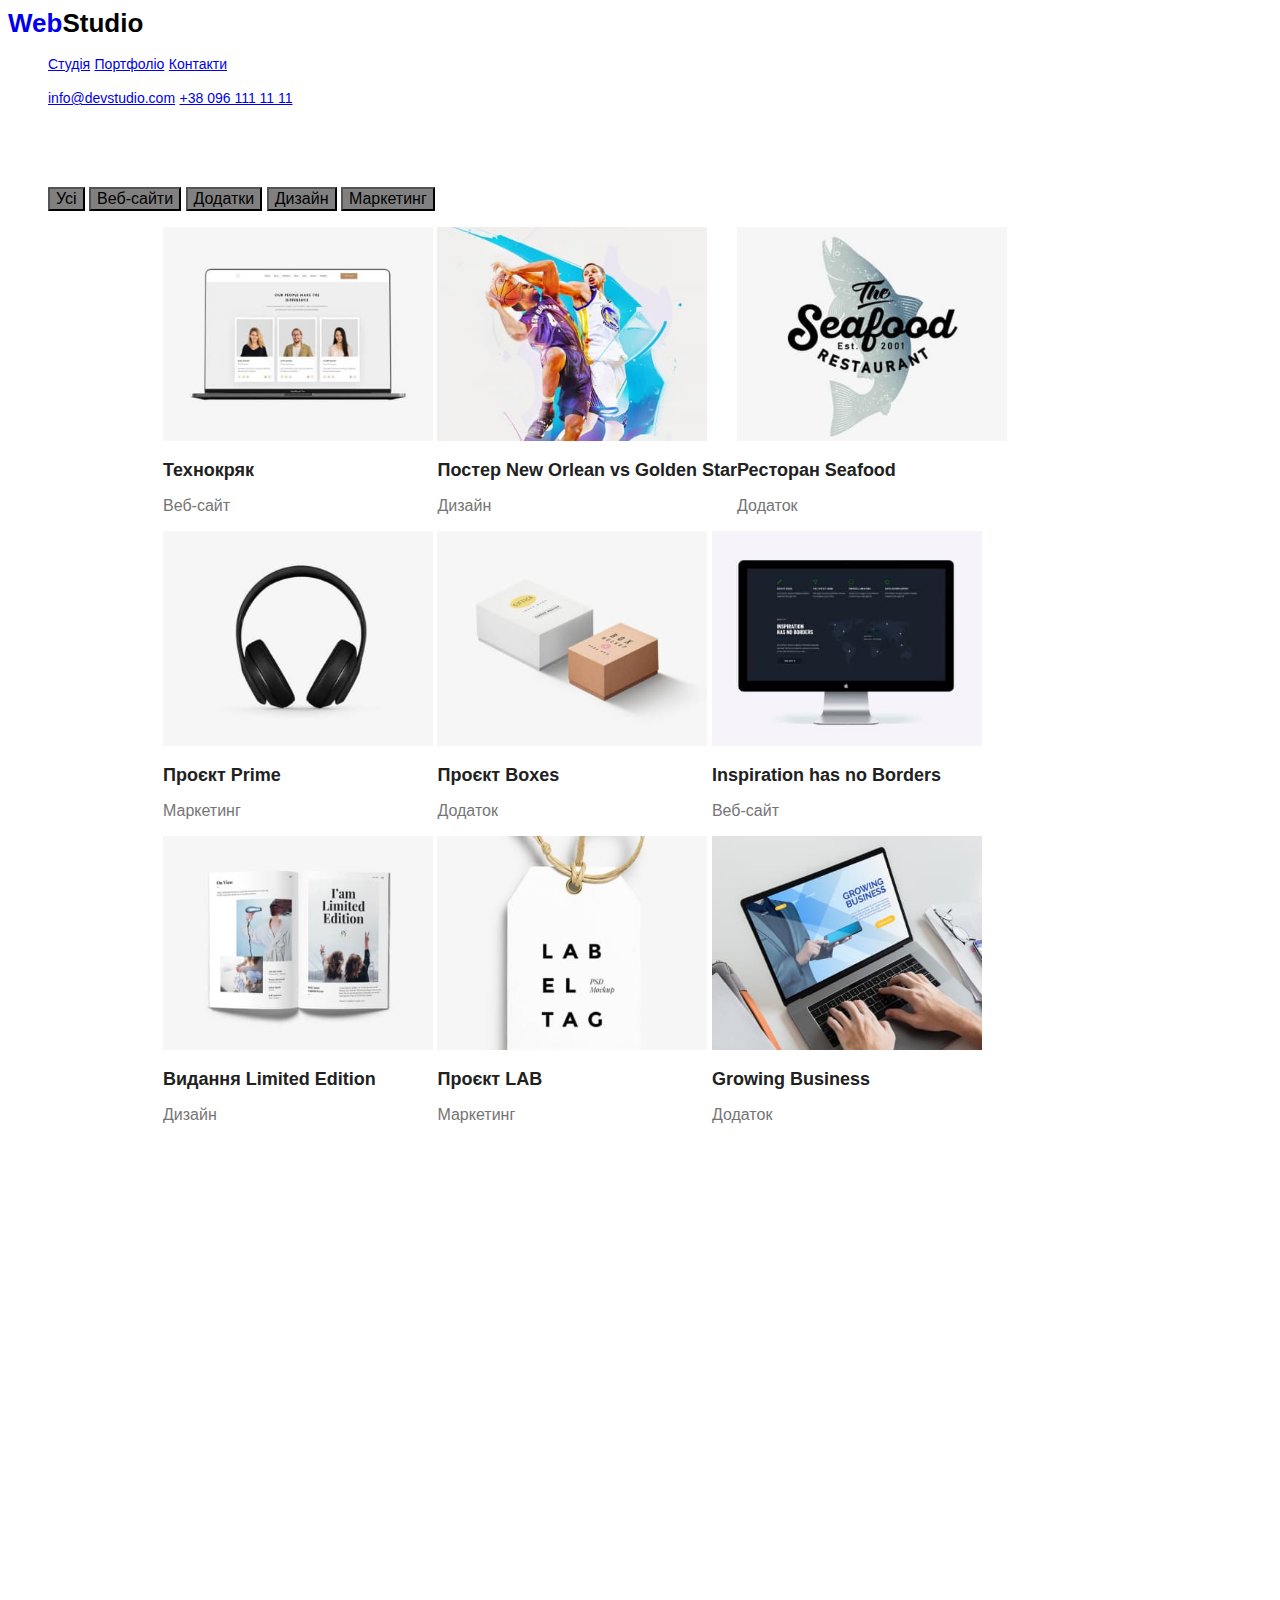
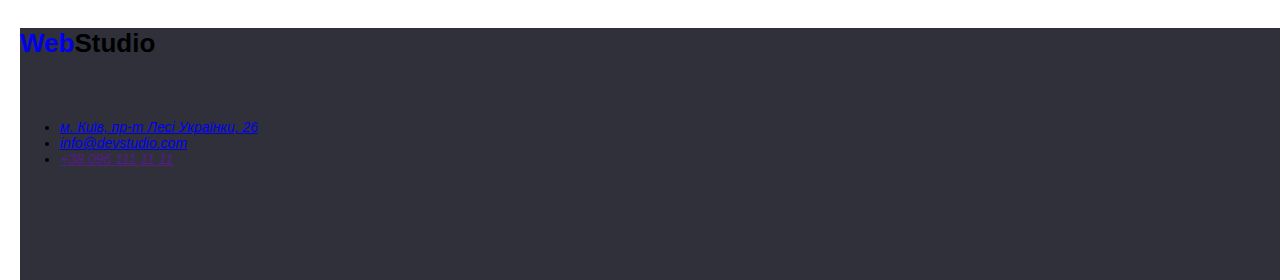
==== portfolio.html @ 1d2a95eb "Initial commit" ====
<!DOCTYPE html>
<html lang="uk">
  <head>
    <meta charset="UTF-8" />
    <meta name="viewport" content="width=device-width, initial-scale=1.0" />
    <title >portfolioWebStudio</title>
    <link rel="stylesheet" href="styles/portfolio.css">
   </head>

  <body>
    <!-- Верхня лінія-->
    <header>
      <nav>
       <a class="logo" href="./index.html">Web<span class="logo1">Studio</span></a>
       <ul class="linki">
         <li><a class="logo3" href="./index.html">Студія</a></li>
         <li><a class="logo3" href="#">Портфоліо</a></li>
         <li><a class="logo3" href="#">Контакти</a></li>
       </ul>
     </nav>
     <ul class="linki">
       <li><a class="logo3" href="mailto:info@devstudio.com" lang="en">info@devstudio.com</a></li>
       <li><a class="logo3" href="tel:+380961111111">+38 096 111 11 11</a></li>
     </ul>
     </header>
        
    <main> 
    <!--портфолiо-->
      <section class="hero">
        <h1 class="title">Нашi проекти</h1>
        <ul class="knopki" >
         <li><button class="filtri" type="button" name="show_more">Усi</button></li>
         <li><button class="filtri" type="button" name="show_more">Веб-сайти</button></li>
         <li><button class="filtri" type="button" name="show_more">Додатки</button></li>
         <li><button class="filtri" type="button" name="show_more">Дизайн</button></li>
         <li><button class="filtri" type="button" name="show_more">Маркетинг</button></li>      
        </ul>    
      
        <ul class="spisok">
          <li class="section1">
            <img src="imigePortfolio/img.jpg" alt="" width="270" />
            <h2 class="element">Технокряк</h2>
            <p class="subelement">Веб-сайт</p>
          </li>
          <li>
            <img src="imigePortfolio/img1.jpg" alt="" width="270" />
            <h2 class="element">Постер New Orlean vs Golden Star</h2>
            <p class="subelement">Дизайн</p>
            <p></p>
          <li>
            <img src="imigePortfolio/img2.jpg" alt="" width="270" />
            <h2 class="element">Ресторан Seafood</h2>
            <p class="subelement">Додаток</p>
            <p></p>
          </li>
          <li>
            <img src="imigePortfolio/img3.jpg" alt="" width="270" />
            <h2 class="element">Проєкт Prime</h2>
            <p class="subelement">Маркетинг</p>
            <p></p>
          </li>                    
          
          <li>
            <img src="imigePortfolio/img4.jpg" alt="" width="270" />
            <h2 class="element">Проєкт Boxes</h2>
            <p class="subelement">Додаток</p>
            <p></p>
          </li>
          <li>
            <img src="imigePortfolio/img5.jpg" alt="" width="270" />
            <h2 class="element">Inspiration has no Borders</h2>
            <p class="subelement">Веб-сайт</p>
            <p></p>
          </li>
          <li>
            <img src="imigePortfolio/img6.jpg" alt="" width="270" />
            <h2 class="element">Видання Limited Edition</h2>
            <p class="subelement">Дизайн</p>
            <p></p>
          </li>
          <li>
            <img src="imigePortfolio/img7.jpg" alt="" width="270" />
            <h2 class="element">Проєкт LAB</h2>
            <p class="subelement">Маркетинг</p>
            <p></p>
          </li>
          <li>
            <img src="imigePortfolio/img8.jpg" alt="" width="270" />
            <h2 class="element">Growing Business</h2>
            <p class="subelement">Додаток</p>
            <p></p>
   
        </li>
        </ul>
      </section>
    </main>

    <!-- Підвал сторінки -->
    <footer class="pidval">
      <a class="logo" href="./index.html">Web<span class="logo1">Studio</span></a> 
      <address class="adres">
        <ul>
          <li><a href="https://goo.gl/maps/CPtrU1FHBa2aNyZL9" target="_blank" rel="noopener noreferrer nofollow">м. Київ, пр-т Лесі Українки, 26</a></li>
          <li><a href="info@devstudio.com">info@devstudio.com</a></li>
          <li><a href="">+38 096 111 11 11</a></li>
        </ul>
      </address>
      
    </footer>
     
  </body>
</html>
---- styles/portfolio.css ----
body{
    font-family: 'Roboto', sans-serif;
    background-color: #F5F5F5#E5E5E5;
    width: 1600px;
}

/*Верхня лінія*/

.linki li{display: inline-block;}
.logo{
    color: #2196F3e; text-decoration:none; font-weight: bold; font-size: 26px;
 }
.logo1{
    color: #000000; text-decoration:none; font-weight: bold;
 }
.logo3{
    font-size: 14px;
 }

/*портфолiо*/
.hero{width: 1170px;
    height: 1360px;
    
    top: 174px;
   }
.title{
    opacity: 0;
}
.knopki li {display: inline-block;}
.filtri{
   font-size: 16px;
   color: black;
   background: grey;
}
.filtri:hover{
    background-color: gray;
}
.filtri:active{
    background-color: orange;}
/* портфолiо*/
.spisok li {display: inline-block;}
.spisok{margin-left: 115px;
    margin-right: 115px;}


.element{
    font-size: 18px;
    color:     #212121;
    font-weight: bold;
}
.subelement{
    font-size: 16px;
    color: #757575;
    font-weight: 400;
}


/* Підвал сторінки */
.pidval{background-color: #2F303A;
    position: absolute;
   width: 1600px;
   height: 252px;
    left: 20px;
    top: 1628px; 
 }
 .adres{
 font-size: 14px; 
 font-weight: 400;
 margin-top: 60px ;
 left: 215;

}
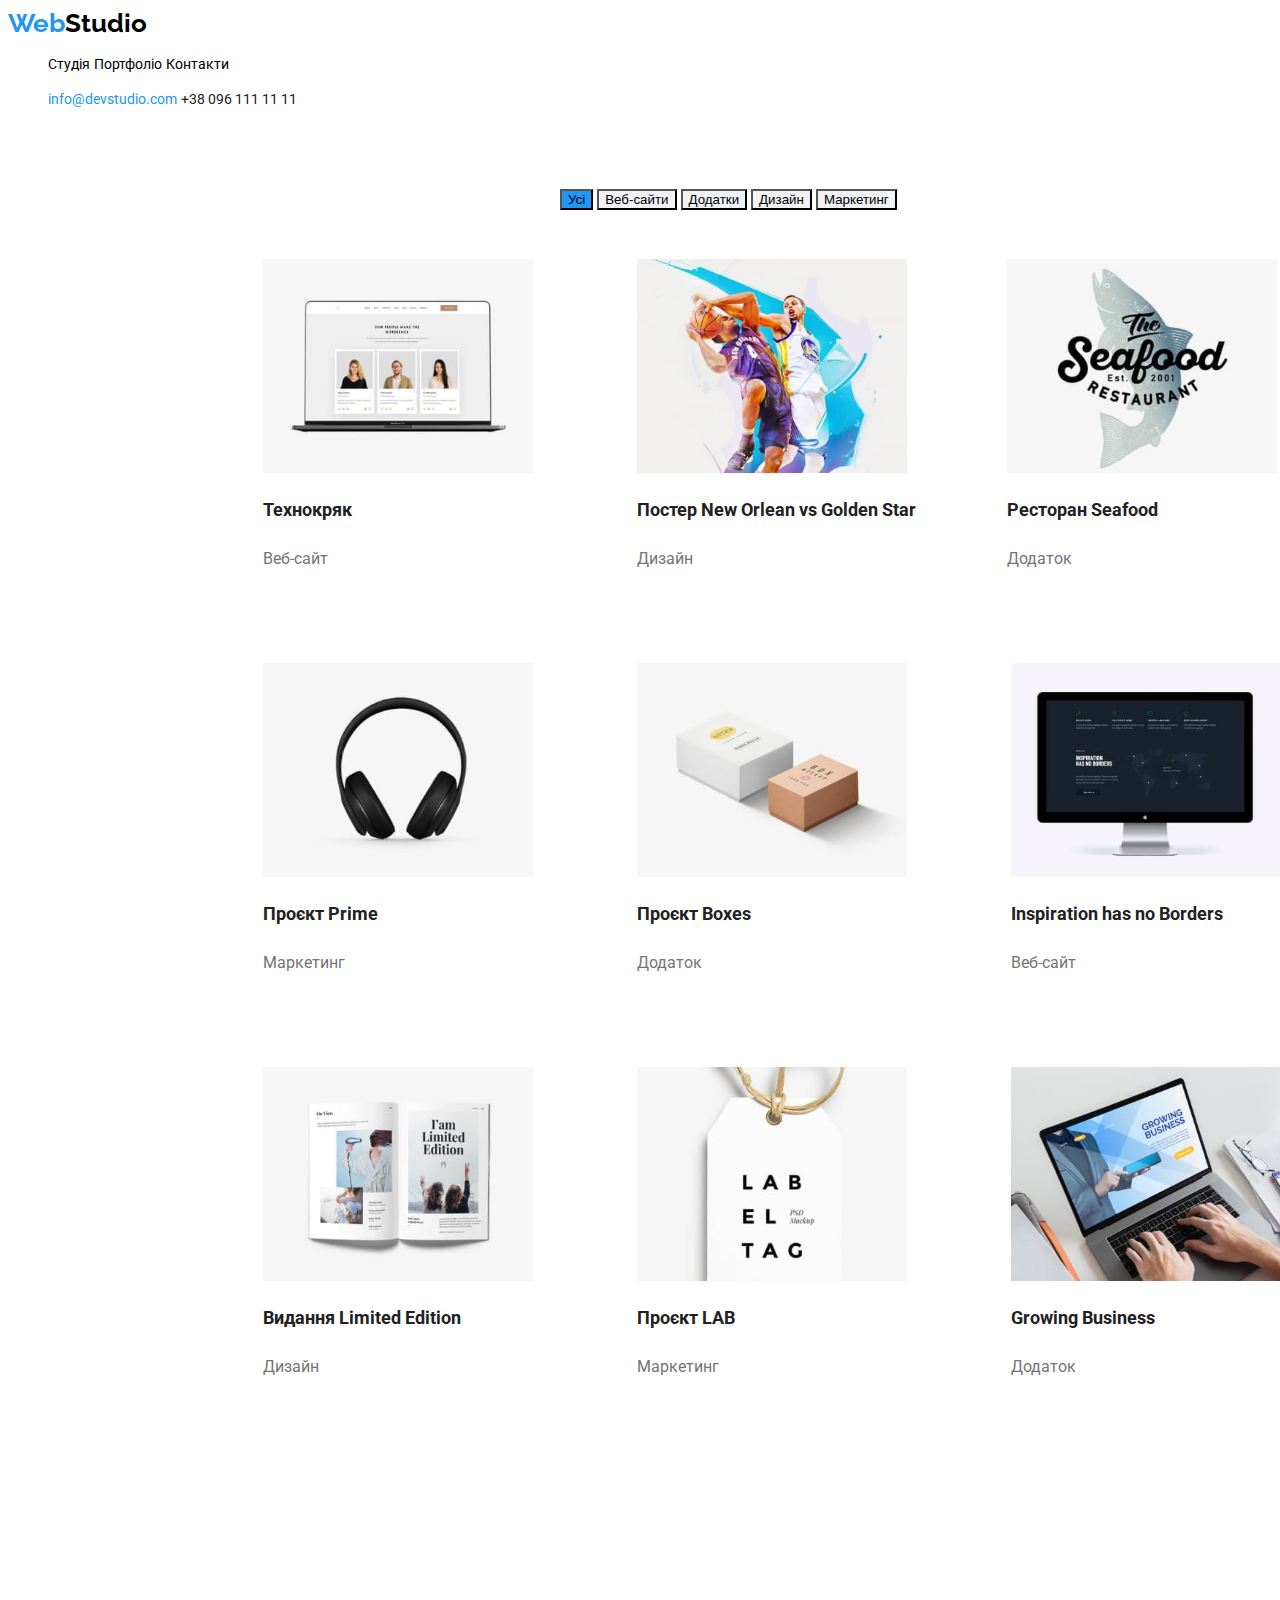
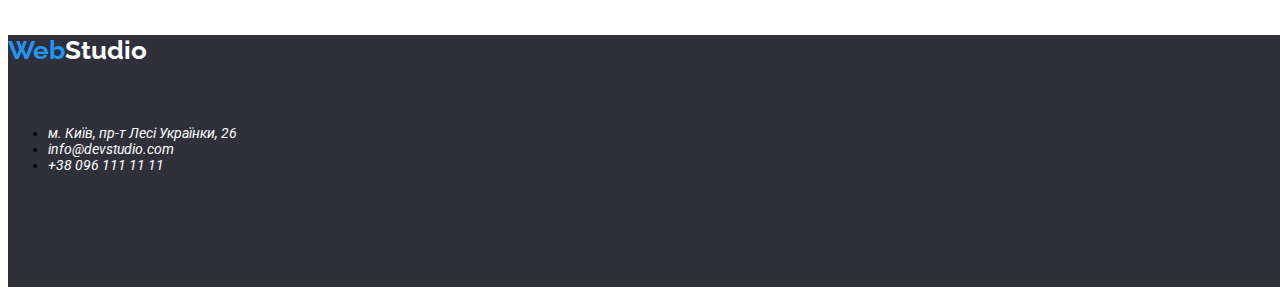
==== commit 9bd43acc: "commit3" ====
--- a/portfolio.html
+++ b/portfolio.html
@@ -4,6 +4,9 @@
     <meta charset="UTF-8" />
     <meta name="viewport" content="width=device-width, initial-scale=1.0" />
     <title >portfolioWebStudio</title>
+    <link rel="preconnect" href="https://fonts.googleapis.com">
+    <link rel="preconnect" href="https://fonts.gstatic.com" crossorigin>
+    <link href="https://fonts.googleapis.com/css2?family=Montserrat:wght@400;600&family=Raleway:wght@700&family=Roboto:wght@400;500;700;900&display=swap" rel="stylesheet">
     <link rel="stylesheet" href="styles/portfolio.css">
    </head>
 
@@ -13,14 +16,14 @@
       <nav>
        <a class="logo" href="./index.html">Web<span class="logo1">Studio</span></a>
        <ul class="linki">
-         <li><a class="logo3" href="./index.html">Студія</a></li>
-         <li><a class="logo3" href="#">Портфоліо</a></li>
-         <li><a class="logo3" href="#">Контакти</a></li>
+         <li><a  class="logo3" href="./index.html">Студія</a></li>
+         <li><a  class="logo3" href="#">Портфоліо</a></li>
+         <li><a  class="logo3" href="#">Контакти</a></li>
        </ul>
      </nav>
      <ul class="linki">
-       <li><a class="logo3" href="mailto:info@devstudio.com" lang="en">info@devstudio.com</a></li>
-       <li><a class="logo3" href="tel:+380961111111">+38 096 111 11 11</a></li>
+       <li><a style="color:#2196F3" class="logo3" href="mailto:info@devstudio.com" lang="en">info@devstudio.com</a></li>
+       <li><a style="color:#212121" class="logo3" href="tel:+380961111111">+38 096 111 11 11</a></li>
      </ul>
      </header>
         
@@ -29,63 +32,63 @@
       <section class="hero">
         <h1 class="title">Нашi проекти</h1>
         <ul class="knopki" >
-         <li><button class="filtri" type="button" name="show_more">Усi</button></li>
+         <li><button class="filtri1" type="button" name="show_more">Усi</button></li>
          <li><button class="filtri" type="button" name="show_more">Веб-сайти</button></li>
          <li><button class="filtri" type="button" name="show_more">Додатки</button></li>
          <li><button class="filtri" type="button" name="show_more">Дизайн</button></li>
          <li><button class="filtri" type="button" name="show_more">Маркетинг</button></li>      
         </ul>    
       
-        <ul class="spisok">
-          <li class="section1">
-            <img src="imigePortfolio/img.jpg" alt="" width="270" />
+        <ul class=spisok>
+          <li class="project1">
+            <img src="imigePortfolio/img.jpg" alt="фото проекта Технокряк" width="270" />
             <h2 class="element">Технокряк</h2>
             <p class="subelement">Веб-сайт</p>
           </li>
-          <li>
-            <img src="imigePortfolio/img1.jpg" alt="" width="270" />
+          <li class="project2">
+            <img src="imigePortfolio/img1.jpg" alt="фото проекта Постер New Orlean vs Golden Star" width="270" />
             <h2 class="element">Постер New Orlean vs Golden Star</h2>
             <p class="subelement">Дизайн</p>
             <p></p>
-          <li>
-            <img src="imigePortfolio/img2.jpg" alt="" width="270" />
+          <li class="project3">
+            <img src="imigePortfolio/img2.jpg" alt="фото проекта ресторану Seafood" width="270" />
             <h2 class="element">Ресторан Seafood</h2>
             <p class="subelement">Додаток</p>
             <p></p>
           </li>
-          <li>
-            <img src="imigePortfolio/img3.jpg" alt="" width="270" />
+          <li class="project4">
+            <img src="imigePortfolio/img3.jpg" alt="фото проекта Prime" width="270" />
             <h2 class="element">Проєкт Prime</h2>
             <p class="subelement">Маркетинг</p>
             <p></p>
           </li>                    
           
-          <li>
-            <img src="imigePortfolio/img4.jpg" alt="" width="270" />
+          <li class="project5">
+            <img src="imigePortfolio/img4.jpg" alt="фото проекта Boxes" width="270" />
             <h2 class="element">Проєкт Boxes</h2>
             <p class="subelement">Додаток</p>
             <p></p>
           </li>
-          <li>
-            <img src="imigePortfolio/img5.jpg" alt="" width="270" />
+          <li class="project6">
+            <img src="imigePortfolio/img5.jpg" alt="фото проекта Inspiration has no Borders" width="270" />
             <h2 class="element">Inspiration has no Borders</h2>
             <p class="subelement">Веб-сайт</p>
             <p></p>
           </li>
-          <li>
-            <img src="imigePortfolio/img6.jpg" alt="" width="270" />
+          <li class="project7">
+            <img src="imigePortfolio/img6.jpg" alt="фото проекта Видання Limited Edition" width="270" />
             <h2 class="element">Видання Limited Edition</h2>
             <p class="subelement">Дизайн</p>
             <p></p>
           </li>
-          <li>
-            <img src="imigePortfolio/img7.jpg" alt="" width="270" />
+          <li class="project8">
+            <img src="imigePortfolio/img7.jpg" alt="фото проекта LAB" width="270" />
             <h2 class="element">Проєкт LAB</h2>
             <p class="subelement">Маркетинг</p>
             <p></p>
           </li>
-          <li>
-            <img src="imigePortfolio/img8.jpg" alt="" width="270" />
+          <li class="project9">
+            <img src="imigePortfolio/img8.jpg" alt="фото проекта Growing Business" width="270" />
             <h2 class="element">Growing Business</h2>
             <p class="subelement">Додаток</p>
             <p></p>
@@ -96,16 +99,15 @@
     </main>
 
     <!-- Підвал сторінки -->
-    <footer class="pidval">
-      <a class="logo" href="./index.html">Web<span class="logo1">Studio</span></a> 
-      <address class="adres">
+    <footer class="footer">
+      <a class="logo" href="./index.html">Web<span class="logo4">Studio</span></a>
+      <address class="address">
         <ul>
-          <li><a href="https://goo.gl/maps/CPtrU1FHBa2aNyZL9" target="_blank" rel="noopener noreferrer nofollow">м. Київ, пр-т Лесі Українки, 26</a></li>
-          <li><a href="info@devstudio.com">info@devstudio.com</a></li>
-          <li><a href="">+38 096 111 11 11</a></li>
+          <li><a class="item" href="https://goo.gl/maps/CPtrU1FHBa2aNyZL9" target="_blank" rel="noopener noreferrer nofollow">м. Київ, пр-т Лесі Українки, 26</a></li>
+          <li><a class="item" href="mailto:info@devstudio.com">info@devstudio.com</a></li>
+          <li><a class="item" href="tel:+380961111111">+38 096 111 11 11</a></li>
         </ul>
-      </address>
-      
+      </address>     
     </footer>
      
   </body>
--- a/styles/portfolio.css
+++ b/styles/portfolio.css
@@ -1,72 +1,77 @@
 body{
     font-family: 'Roboto', sans-serif;
-    background-color: #F5F5F5#E5E5E5;
+    background-color: white;
     width: 1600px;
 }
 
 /*Верхня лінія*/
 
 .linki li{display: inline-block;}
+.linki .logo3{color:#000000}
+.linki:hover .logo3{color:#2196F3;text-decoration:none;}
 .logo{
-    color: #2196F3e; text-decoration:none; font-weight: bold; font-size: 26px;
- }
+    color: #2196F3; text-decoration:none;
+     font-weight: bold; font-size: 26px;font-family:"Raleway";}
+
 .logo1{
     color: #000000; text-decoration:none; font-weight: bold;
- }
+    font-family: 'Raleway';
+     font-style: normal;
+}
 .logo3{
-    font-size: 14px;
- }
+    font-size: 14px; text-decoration: none;
+}
+
 
 /*портфолiо*/
-.hero{width: 1170px;
-    height: 1360px;
-    
-    top: 174px;
-   }
-.title{
-    opacity: 0;
-}
+.knopki{Width: 575px; Height: 54px; Top: 174px; margin-left: 512px; }
+.title{ opacity: 0;}
 .knopki li {display: inline-block;}
-.filtri{
-   font-size: 16px;
-   color: black;
-   background: grey;
-}
-.filtri:hover{
-    background-color: gray;
-}
-.filtri:active{
-    background-color: orange;}
-/* портфолiо*/
+.filtri{ background-color:hsl(210, 17%, 95%)}
+.filtri1{background-color:#2196F3}
+.filtri:hover{ background-color: gray;}
+.filtri:active{background-color: white;}
+
 .spisok li {display: inline-block;}
-.spisok{margin-left: 115px;
-    margin-right: 115px;}
-
+.project1{Width: 370px; Height: 404px;Top: 262px; }
+.project2{Width: 370px; Height: 404px;Top: 262px; left: 400px;}
+.project3{Width: 370px; Height: 404px;Top: 262px; Left: 800px;}
+.project4{Width: 370px; Height: 404px;Top: 262px; Left: 215px;}
+.project5{Width: 370px; Height: 404px;Top: 262px; Left: 615px;}
+.project6{Width: 370px; Height: 404px;Top: 262px; Left: 1015px;}
+.project7{Width: 370px; Height: 404px;Top: 262px; Left: 215px;}
+.project8{Width: 370px; Height: 404px;Top: 262px; Left: 615px;}
+.project9{Width: 370px; Height: 404px;Top: 262px; Left: 1015px;}
+.spisok{width: 1170px; height: 1360px; margin-left: 215px; top: 174px;}
 
 .element{
     font-size: 18px;
     color:     #212121;
     font-weight: bold;
+    line-height: 36px;
 }
 .subelement{
     font-size: 16px;
     color: #757575;
     font-weight: 400;
+    line-height: 30px;
 }
 
 
 /* Підвал сторінки */
-.pidval{background-color: #2F303A;
-    position: absolute;
-   width: 1600px;
-   height: 252px;
-    left: 20px;
-    top: 1628px; 
- }
- .adres{
+.footer{
+    background-color: #2F303A;
+    width: 1600px;
+    height: 252px;
+    left: 0px;
+    top: 1628px;
+    
+    }
+.address{
  font-size: 14px; 
  font-weight: 400;
  margin-top: 60px ;
- left: 215;
-
-}+ left: 215; list-style: none;
+}
+.logo4 {color:white}
+.item{list-style: none; text-decoration: none;color: white;}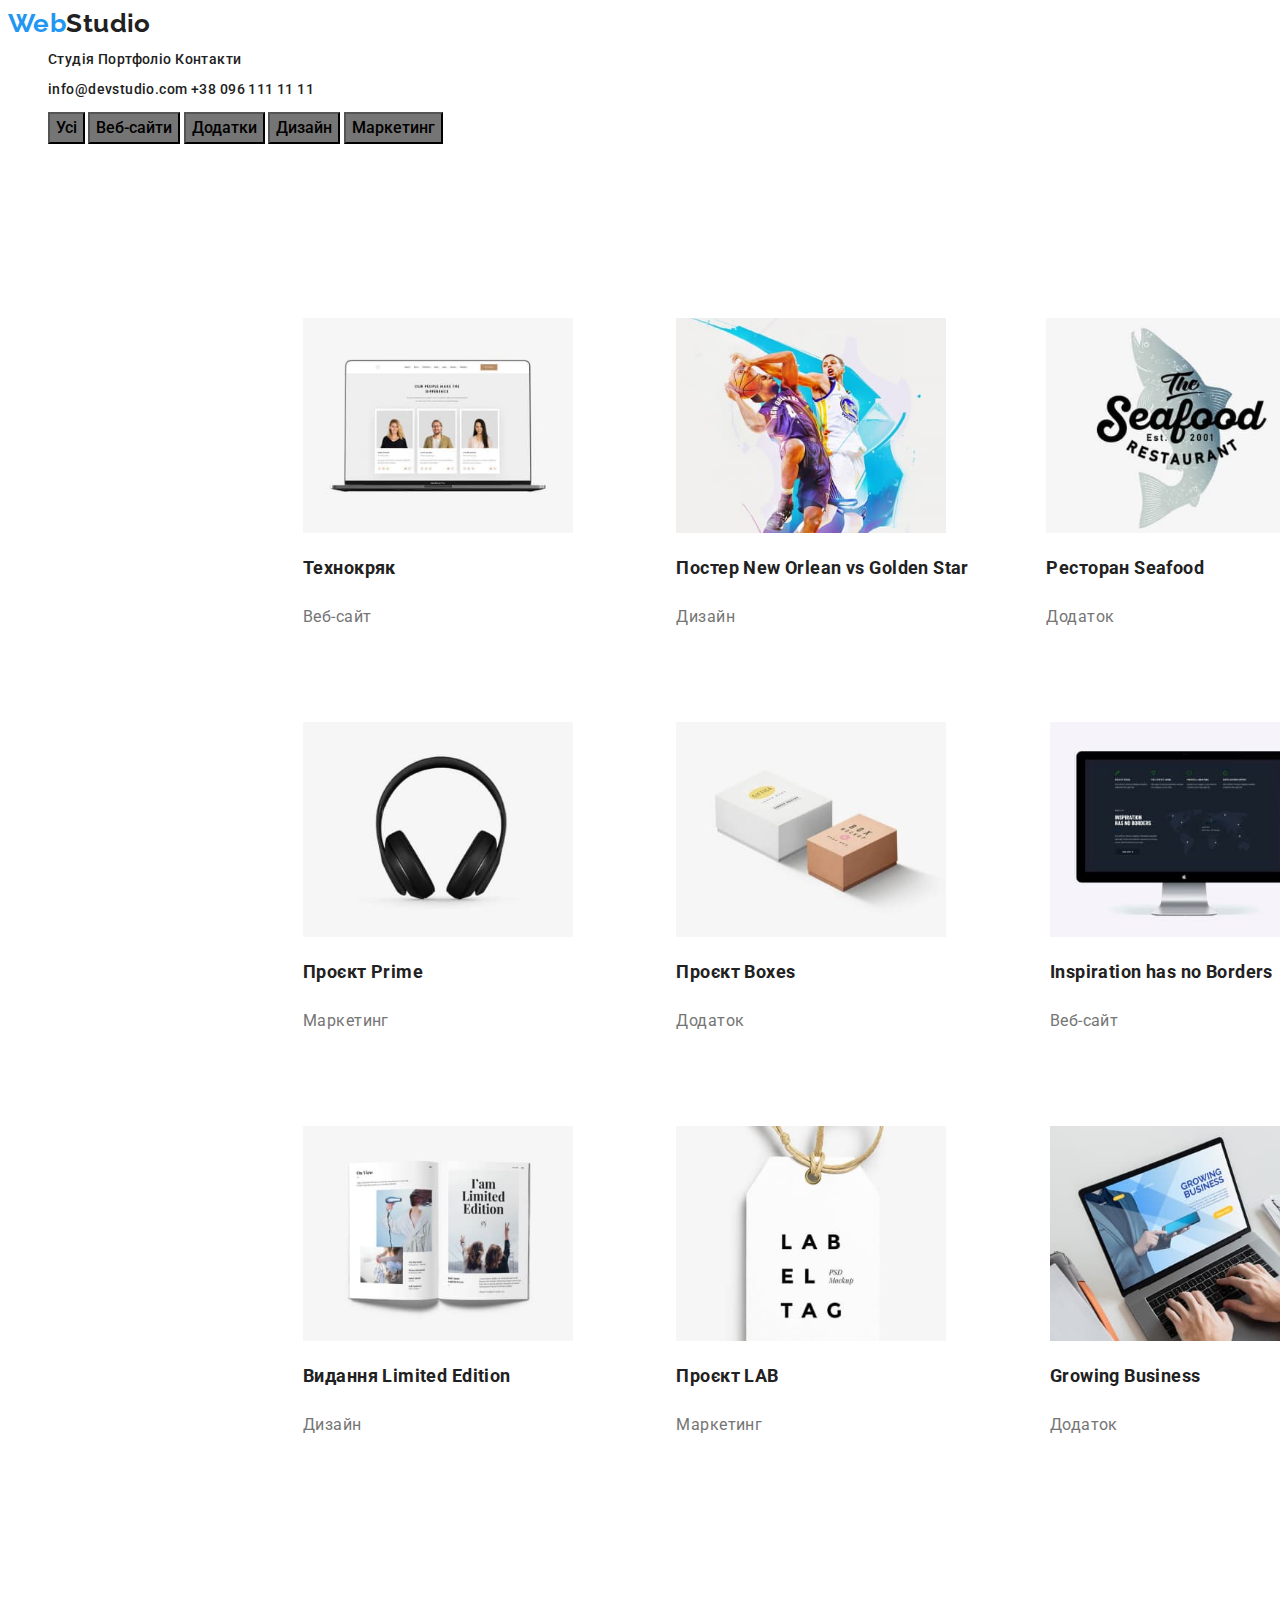
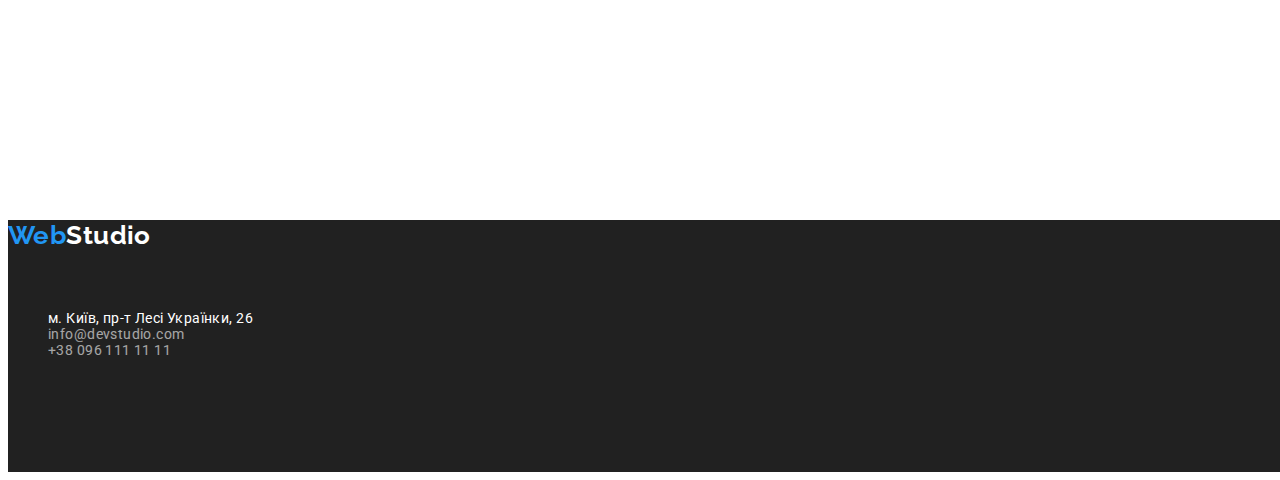
==== commit 2d2b584c: "css" ====
--- a/portfolio.html
+++ b/portfolio.html
@@ -22,22 +22,21 @@
        </ul>
      </nav>
      <ul class="linki">
-       <li><a style="color:#2196F3" class="logo3" href="mailto:info@devstudio.com" lang="en">info@devstudio.com</a></li>
-       <li><a style="color:#212121" class="logo3" href="tel:+380961111111">+38 096 111 11 11</a></li>
+       <li><a class="logo9"  href="mailto:info@devstudio.com" lang="en">info@devstudio.com</a></li>
+       <li><a class="logo9"  href="tel:+380961111111">+38 096 111 11 11</a></li>
      </ul>
      </header>
         
     <main> 
     <!--портфолiо-->
       <section class="hero">
-        <h1 class="title">Нашi проекти</h1>
-        <ul class="knopki" >
-         <li><button class="filtri1" type="button" name="show_more">Усi</button></li>
-         <li><button class="filtri" type="button" name="show_more">Веб-сайти</button></li>
-         <li><button class="filtri" type="button" name="show_more">Додатки</button></li>
-         <li><button class="filtri" type="button" name="show_more">Дизайн</button></li>
-         <li><button class="filtri" type="button" name="show_more">Маркетинг</button></li>      
-        </ul>    
+        <h1 class="visually-hidden">Нашi проекти</h1>
+        <ul class="filtri">
+          <li class="button"><button  type="button" name="show_more">Усi</button></li>
+          <li class="button"><button  type="button" name="show_more">Веб-сайти</button></li>
+          <li class="button"><button  type="button" name="show_more">Додатки</button></li>
+          <li class="button"><button  type="button" name="show_more">Дизайн</button></li>
+          <li class="button"><button  type="button" name="show_more">Маркетинг</button></li>  
       
         <ul class=spisok>
           <li class="project1">
@@ -102,10 +101,10 @@
     <footer class="footer">
       <a class="logo" href="./index.html">Web<span class="logo4">Studio</span></a>
       <address class="address">
-        <ul>
+        <ul class="ind">
           <li><a class="item" href="https://goo.gl/maps/CPtrU1FHBa2aNyZL9" target="_blank" rel="noopener noreferrer nofollow">м. Київ, пр-т Лесі Українки, 26</a></li>
-          <li><a class="item" href="mailto:info@devstudio.com">info@devstudio.com</a></li>
-          <li><a class="item" href="tel:+380961111111">+38 096 111 11 11</a></li>
+          <li><a class="item1" href="mailto:info@devstudio.com">info@devstudio.com</a></li>
+          <li><a class="item1" href="tel:+380961111111">+38 096 111 11 11</a></li>
         </ul>
       </address>     
     </footer>
--- a/styles/portfolio.css
+++ b/styles/portfolio.css
@@ -1,38 +1,75 @@
+:root{
+    --main-text-color:#212121;
+    --secondary-text-color:#757575;
+    --main-white-color:#fff;
+    --highlight-color:#2196f3;
+    --secondary-white-color:#f5f4f5;
+    --fill-color:#2f303a;
+    --button-active-color:#124e86;
+    --card-border-color:#eee;
+}
 body{
-    font-family: 'Roboto', sans-serif;
-    background-color: white;
-    width: 1600px;
+    font-size: 14px;
+        font-family: 'Roboto', sans-serif;
+        letter-spacing: 0.03em;
+        color: var(--primary-text-color);
+        background-color: var(--primary-white-color);
+       
 }
 
 /*Верхня лінія*/
 
 .linki li{display: inline-block;}
-.linki .logo3{color:#000000}
-.linki:hover .logo3{color:#2196F3;text-decoration:none;}
+.linki .logo3{color:var(--main-text-color);}
+
 .logo{
-    color: #2196F3; text-decoration:none;
+    color: var(--highlight-color); text-decoration:none;
      font-weight: bold; font-size: 26px;font-family:"Raleway";}
 
 .logo1{
-    color: #000000; text-decoration:none; font-weight: bold;
+    color: var(--main-text-color); text-decoration:none; font-weight: bold;
     font-family: 'Raleway';
      font-style: normal;
 }
 .logo3{
-    font-size: 14px; text-decoration: none;
+    font-size: 14px; text-decoration: none; var(--main-text-color);
 }
+.logo9{font-size: 14px; text-decoration: none;color: var(--main-text-color);}
+
+.logo3:hover {color:var(--button-active-color);text-decoration:none;}
+.logo9:hover{color:var(--button-active-color);text-decoration:none;}
+.linki{font-weight: 500;
+    font-size: 14px;
+    line-height: 1.14}
 
 
 /*портфолiо*/
-.knopki{Width: 575px; Height: 54px; Top: 174px; margin-left: 512px; }
-.title{ opacity: 0;}
-.knopki li {display: inline-block;}
-.filtri{ background-color:hsl(210, 17%, 95%)}
-.filtri1{background-color:#2196F3}
-.filtri:hover{ background-color: gray;}
-.filtri:active{background-color: white;}
+
+.visually-hidden{position: absolute;
+    white-space: nowrap;
+    width: 1px;
+    height: 1px;
+    overflow: hidden;
+    border: 0;
+    padding: 0;
+    clip: rect(0 0 0 0);
+    clip-path: inset(50%);
+    margin: -1px;}
+.hero{width: 1600px;    height: 80px;}   
+.hero li {display: inline-block;}
+
+button{ background-color:var(--secondary-text-color); left: 512px;font-family: inherit;font-weight: 500;
+    font-size: 16px;
+    line-height: 1.63;cursor: pointer;}
+
+button:hover{ background-color:var(--highlight-color);} 
+button:focus{background-color:var(--highlight-color);}
 
 .spisok li {display: inline-block;}
+.spisok{width: 1170px !important;
+    height: 1360px !important;
+    margin-left: 215px !important;
+    margin-top:174px !important;}
 .project1{Width: 370px; Height: 404px;Top: 262px; }
 .project2{Width: 370px; Height: 404px;Top: 262px; left: 400px;}
 .project3{Width: 370px; Height: 404px;Top: 262px; Left: 800px;}
@@ -43,35 +80,36 @@
 .project8{Width: 370px; Height: 404px;Top: 262px; Left: 615px;}
 .project9{Width: 370px; Height: 404px;Top: 262px; Left: 1015px;}
 .spisok{width: 1170px; height: 1360px; margin-left: 215px; top: 174px;}
-
+.text{font-weight: 400; font-size: 14px;  line-height: 1.71;}
 .element{
     font-size: 18px;
-    color:     #212121;
+    color: var(--main-text-color);
     font-weight: bold;
     line-height: 36px;
 }
 .subelement{
     font-size: 16px;
-    color: #757575;
+    color:var(--secondary-text-color);
     font-weight: 400;
     line-height: 30px;
 }
 
 
-/* Підвал сторінки */
+
 .footer{
-    background-color: #2F303A;
+    background-color: var(--main-text-color);
     width: 1600px;
     height: 252px;
     left: 0px;
-    top: 1628px;
-    
+    margin-top: 1628px;
     }
-.address{
+address{ font-style: normal;
  font-size: 14px; 
- font-weight: 400;
- margin-top: 60px ;
- left: 215; list-style: none;
+  margin-top: 60px;
+ left: 215px; list-style: none;
 }
-.logo4 {color:white}
-.item{list-style: none; text-decoration: none;color: white;}+.ind{list-style: none;}
+.logo4 {color:var(--main-white-color)}
+.item{ text-decoration: none; color: var(--main-white-color);}
+.item:hover {color:var(--highlight-color);}
+.item1{color:var(--main-white-color); opacity: 0.6;text-decoration: none;}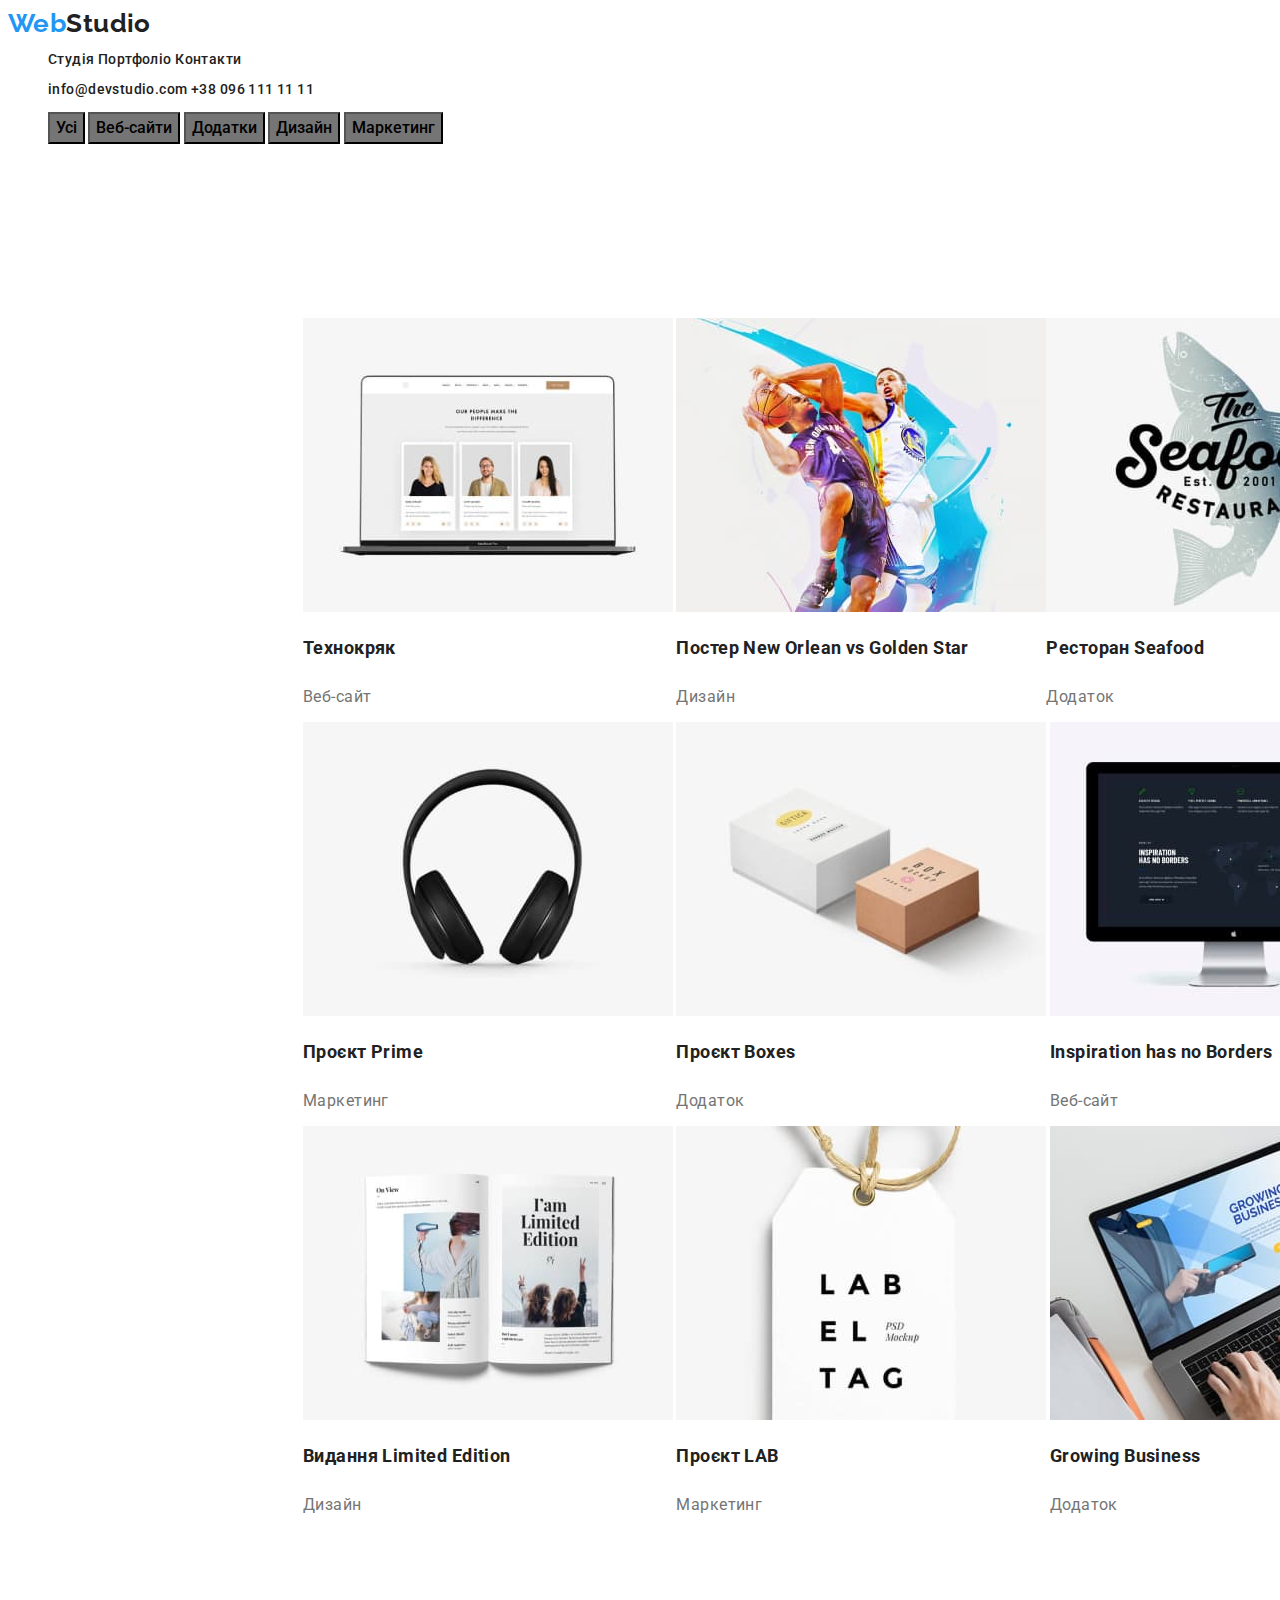
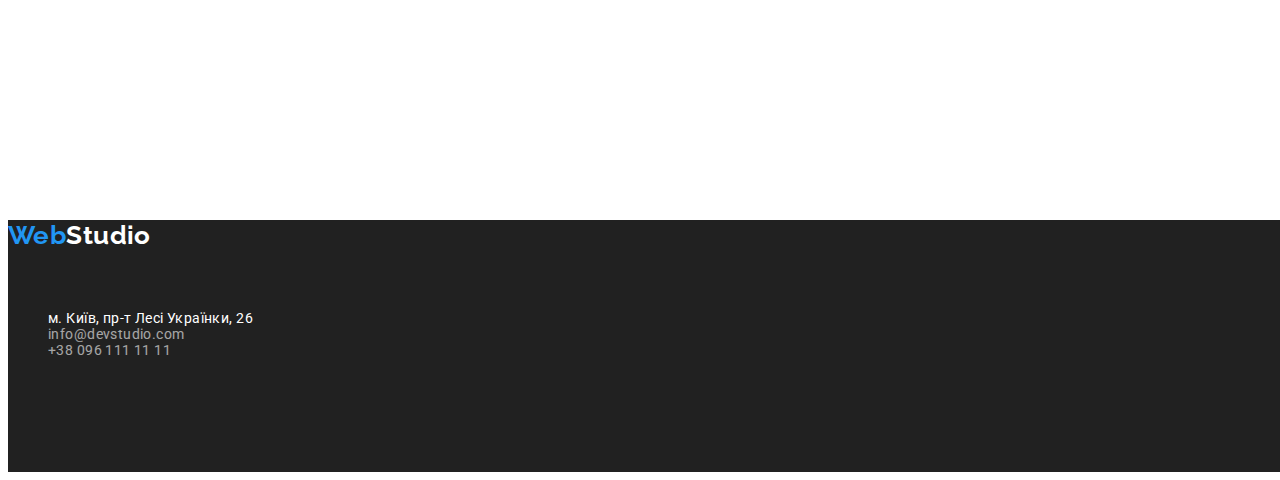
==== commit b6696b9f: "one file css" ====
--- a/portfolio.html
+++ b/portfolio.html
@@ -40,54 +40,54 @@
       
         <ul class=spisok>
           <li class="project1">
-            <img src="imigePortfolio/img.jpg" alt="фото проекта Технокряк" width="270" />
+            <img src="imigePortfolio/img.jpg" alt="фото проекта Технокряк"  />
             <h2 class="element">Технокряк</h2>
             <p class="subelement">Веб-сайт</p>
           </li>
           <li class="project2">
-            <img src="imigePortfolio/img1.jpg" alt="фото проекта Постер New Orlean vs Golden Star" width="270" />
+            <img src="imigePortfolio/img1.jpg" alt="фото проекта Постер New Orlean vs Golden Star"  />
             <h2 class="element">Постер New Orlean vs Golden Star</h2>
             <p class="subelement">Дизайн</p>
             <p></p>
           <li class="project3">
-            <img src="imigePortfolio/img2.jpg" alt="фото проекта ресторану Seafood" width="270" />
+            <img src="imigePortfolio/img2.jpg" alt="фото проекта ресторану Seafood"  />
             <h2 class="element">Ресторан Seafood</h2>
             <p class="subelement">Додаток</p>
             <p></p>
           </li>
           <li class="project4">
-            <img src="imigePortfolio/img3.jpg" alt="фото проекта Prime" width="270" />
+            <img src="imigePortfolio/img3.jpg" alt="фото проекта Prime"  />
             <h2 class="element">Проєкт Prime</h2>
             <p class="subelement">Маркетинг</p>
             <p></p>
           </li>                    
           
           <li class="project5">
-            <img src="imigePortfolio/img4.jpg" alt="фото проекта Boxes" width="270" />
+            <img src="imigePortfolio/img4.jpg" alt="фото проекта Boxes"  />
             <h2 class="element">Проєкт Boxes</h2>
             <p class="subelement">Додаток</p>
             <p></p>
           </li>
           <li class="project6">
-            <img src="imigePortfolio/img5.jpg" alt="фото проекта Inspiration has no Borders" width="270" />
+            <img src="imigePortfolio/img5.jpg" alt="фото проекта Inspiration has no Borders"  />
             <h2 class="element">Inspiration has no Borders</h2>
             <p class="subelement">Веб-сайт</p>
             <p></p>
           </li>
           <li class="project7">
-            <img src="imigePortfolio/img6.jpg" alt="фото проекта Видання Limited Edition" width="270" />
+            <img src="imigePortfolio/img6.jpg" alt="фото проекта Видання Limited Edition"/>
             <h2 class="element">Видання Limited Edition</h2>
             <p class="subelement">Дизайн</p>
             <p></p>
           </li>
           <li class="project8">
-            <img src="imigePortfolio/img7.jpg" alt="фото проекта LAB" width="270" />
+            <img src="imigePortfolio/img7.jpg" alt="фото проекта LAB"  />
             <h2 class="element">Проєкт LAB</h2>
             <p class="subelement">Маркетинг</p>
             <p></p>
           </li>
           <li class="project9">
-            <img src="imigePortfolio/img8.jpg" alt="фото проекта Growing Business" width="270" />
+            <img src="imigePortfolio/img8.jpg" alt="фото проекта Growing Business" />
             <h2 class="element">Growing Business</h2>
             <p class="subelement">Додаток</p>
             <p></p>
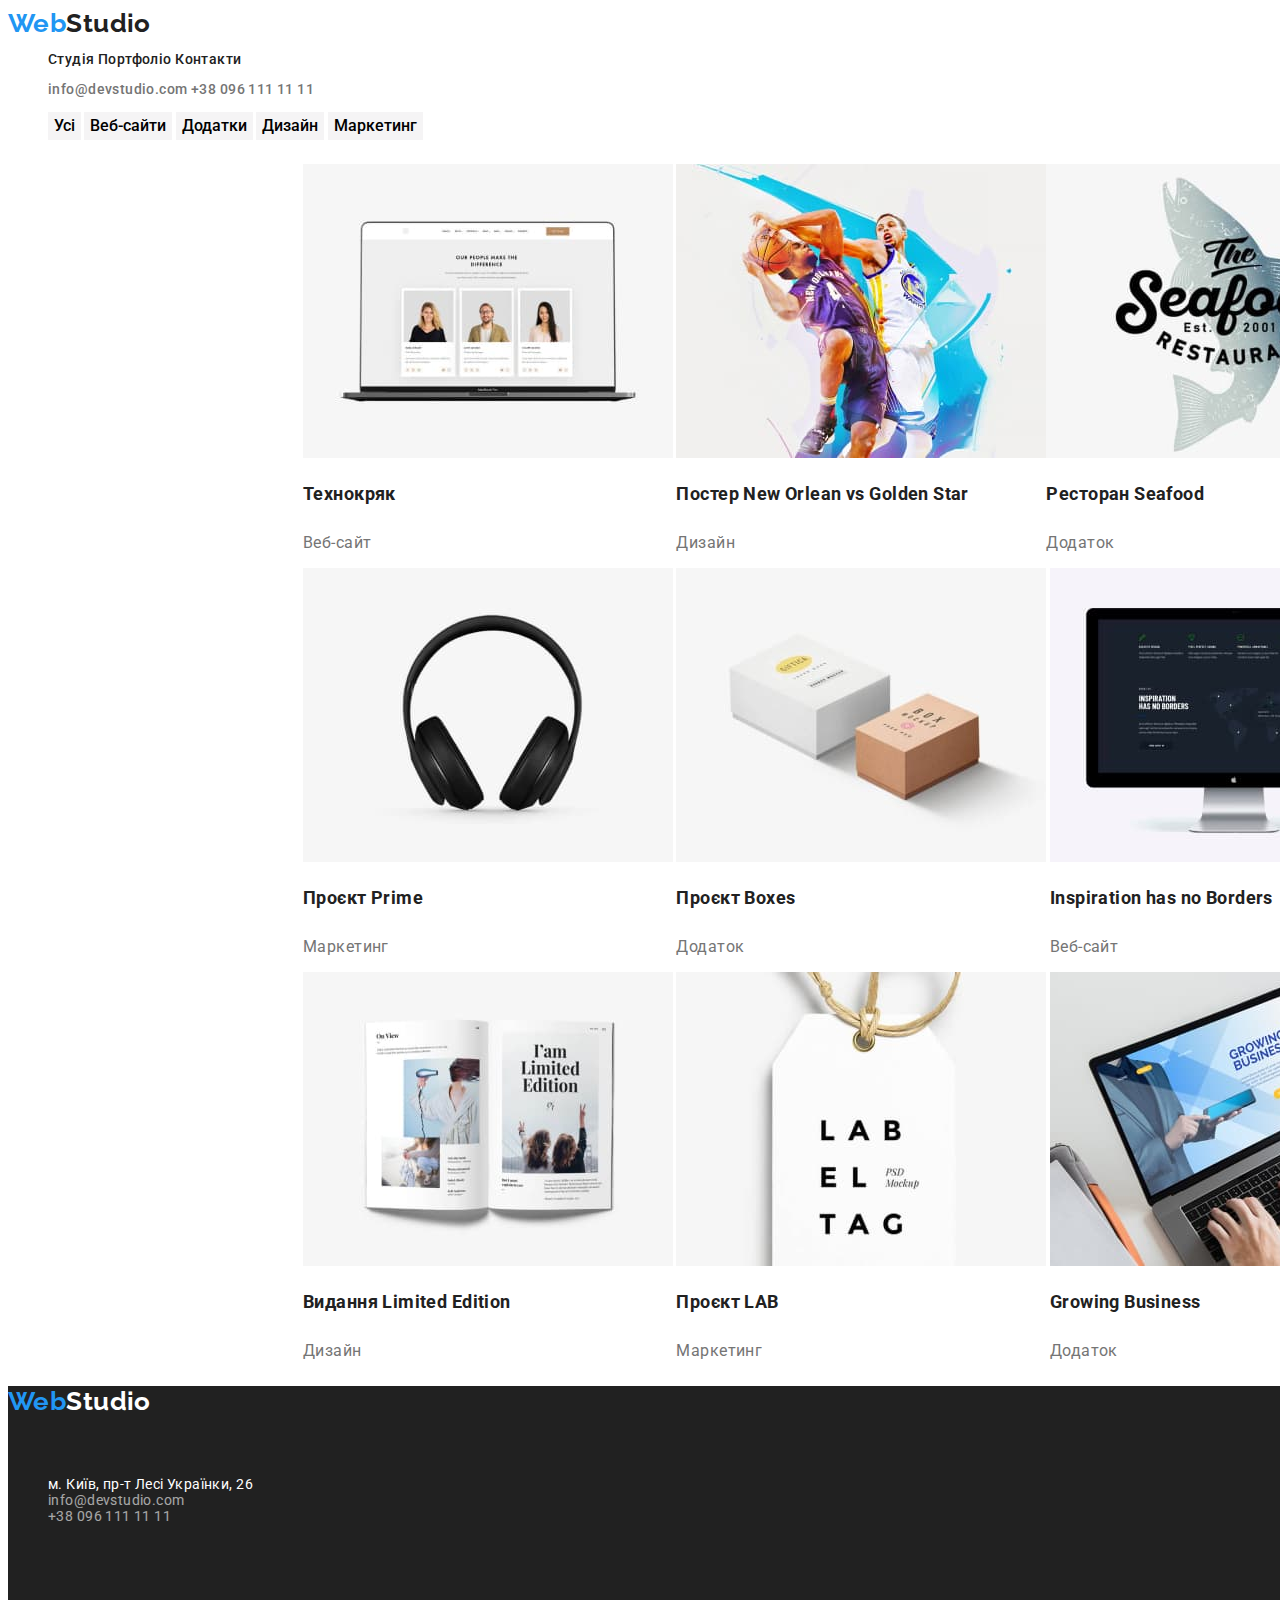
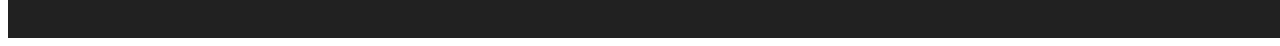
==== commit d0d831e4: "ready" ====
--- a/portfolio.html
+++ b/portfolio.html
@@ -7,25 +7,25 @@
     <link rel="preconnect" href="https://fonts.googleapis.com">
     <link rel="preconnect" href="https://fonts.gstatic.com" crossorigin>
     <link href="https://fonts.googleapis.com/css2?family=Montserrat:wght@400;600&family=Raleway:wght@700&family=Roboto:wght@400;500;700;900&display=swap" rel="stylesheet">
-    <link rel="stylesheet" href="styles/portfolio.css">
+    <link rel="stylesheet" href="styles/styles.css">
    </head>
 
   <body>
     <!-- Верхня лінія-->
     <header>
       <nav>
-       <a class="logo" href="./index.html">Web<span class="logo1">Studio</span></a>
-       <ul class="linki">
-         <li><a  class="logo3" href="./index.html">Студія</a></li>
-         <li><a  class="logo3" href="#">Портфоліо</a></li>
-         <li><a  class="logo3" href="#">Контакти</a></li>
-       </ul>
-     </nav>
-     <ul class="linki">
-       <li><a class="logo9"  href="mailto:info@devstudio.com" lang="en">info@devstudio.com</a></li>
-       <li><a class="logo9"  href="tel:+380961111111">+38 096 111 11 11</a></li>
-     </ul>
-     </header>
+         <a class="logo" href="./index.html">Web<span class="logo1">Studio</span></a>
+         <ul class="linki">
+           <li><a  class="logo3" href="./index.html">Студія</a></li>
+           <li><a  class="logo3" href="portfolio.html">Портфоліо</a></li>
+           <li><a  class="logo3" href="#">Контакти</a></li>
+         </ul>
+      </nav>
+        <ul class="linki">
+          <li><a class="logo9"  href="mailto:info@devstudio.com" lang="en">info@devstudio.com</a></li>
+          <li><a class="logo9"  href="tel:+380961111111">+38 096 111 11 11</a></li>
+        </ul>
+    </header>
         
     <main> 
     <!--портфолiо-->
--- a/styles/styles.css
+++ b/styles/styles.css
@@ -0,0 +1,241 @@
+
+:root{
+    --main-text-color:#212121;
+    --secondary-text-color:#757575;
+    --main-white-color:#fff;
+    --highlight-color:#2196f3;
+    --secondary-white-color:#f5f4f5;
+    --fill-color:#2f303a;
+    --button-active-color:#124e86;
+    --card-border-color:#eee;
+    --button-hover-color:#188CE8;
+    --item-link-color:rgb(255,255,255,0.6) ;
+    
+}
+
+
+body{
+    font-size: 14px;
+        font-family: 'Roboto', sans-serif;
+        letter-spacing: 0.03em;
+        color: var(--primary-text-color);
+        background-color: var(--primary-white-color);
+
+}
+
+/*Верхня лінія*/
+
+.linki li{display: inline-block; }
+
+.linki .logo3 {color:var(--main-text-color);}
+.logo3:hover {color:var(--highlight-color);text-decoration:none;}
+.verhbox{width: 1600px;
+    height: 80px;
+    left: 0px;
+    top: 0px;}
+.logo{
+    color: var(--highlight-color); text-decoration:none;
+     font-weight: bold; font-size: 26px;font-family:"Raleway";}
+
+.logo1{
+    color: var(--main-text-color); text-decoration:none; font-weight: bold;
+    font-family: 'Raleway';
+     font-style: normal;
+}
+.logo3{
+    font-size: 14px; text-decoration: none; var(--main-text-color);
+}
+.logo9{font-size: 14px; text-decoration: none; color:var(--secondary-text-color);}
+
+.logo3:hover {color:var(--highlight-color);text-decoration:none;}
+.logo9:hover{color:var(--highlight-color);text-decoration:none;}
+.linki{font-weight: 500;
+    font-size: 14px;
+    line-height: 1.14}
+
+
+
+/*Main*/
+.boxmain{
+    width: 1600px; height: 600px;
+    left: 0px; background: var(--fill-color);
+    text-align: center;  min-height: 10em;
+    display: table-cell;
+    vertical-align: middle; 
+    }
+.main{font-size: 44px; font-weight: 900px; line-height:1.2;
+    color: var(--main-white-color);
+     top: 200px; text-transform: uppercase;
+     }
+
+.button1{
+    font-size: 16px ;width: 216px; font-weight: 700px;
+    height: 50px;
+    color: var( --secondary-white-color);
+    background-color:var(--highlight-color); border: none;
+    cursor: pointer; border-radius: 4px; font-family:inherit;
+}
+.button1:hover{ background-color:var(--button-hover-color) ;}
+.button1:focus{background-color:var(--button-hover-color) ;}
+.visually-hidden{position: absolute;
+    white-space: nowrap;
+    width: 1px;
+    height: 1px;
+    overflow: hidden;
+    border: 0;
+    padding: 0;
+    clip: rect(0 0 0 0);
+    clip-path: inset(50%);
+    margin: -1px;}
+.nameproperties{
+    width: 270px;
+height: 16px;
+left: 215px;
+font-weight: 700;
+font-size: 14px;
+line-height: 16px;
+}
+
+.stuff{
+    font-weight: 500;
+font-size: 16px;
+line-height: 1.19px;
+color: var(--main-text-color);
+font-weight: bold;
+}
+.profession{
+    font-weight: 400;
+font-size: 16px;
+line-height:1.19;
+}
+.properties{position: absolute;
+    width: 1170px;
+    height: 98px;
+    left: 215px;
+    /* margin-top: 14px; */
+}
+
+.subproperties li{display: inline-block;}
+.boxnameproperties1{width: 270px;
+    height: 98px;
+    left: 215px;
+    }
+.boxnameproperties2{width: 270px;
+    height: 74px;
+    left: 515px;
+    }
+.boxnameproperties3{
+    width: 270px;
+    height: 74px;
+    left: 815px;
+    
+    }
+.boxnameproperties4{
+    width: 270px;
+    height: 98px;
+    left: 1115px;    
+    }
+.nameproperties{font-weight: 700;    font-size: 14px; line-height:1.71;text-transform: uppercase;}
+.text{font-weight: 400; font-size: 14px; line-height: 1.71; color: var(--secondary-text-color);}
+.work{position: absolute;
+    width: 1170px;
+    height: 386px;
+    left: 215px;
+    top: 966px;
+    text-align: center;
+    }
+
+.work li {display: inline-block;}
+.name2{line-height: 1.88;font-weight: 700;
+    font-size: 36px;
+    line-height: 0.86;
+    text-align: center;}
+.name1{
+    line-height: 1.88;font-weight: 700;
+    font-size: 36px;
+    line-height: 0.86;
+    text-align: center;}
+.stuf{
+    background-color:var(--secondary-white-color);
+    }
+.stuf{
+    position: absolute;line-height:1.19;
+    width: 1170px;
+    height: 368px;
+    left: 215px;
+    top: 1446px;}
+.profession{color: var(--secondary-text-color);}
+
+.stuff li {display: inline-block;}
+/*портфолiо*/
+
+.visually-hidden{position: absolute;
+    white-space: nowrap;
+    width: 1px;
+    height: 1px;
+    overflow: hidden;
+    border: 0;
+    padding: 0;
+    clip: rect(0 0 0 0);
+    clip-path: inset(50%);
+    margin: -1px;}
+.hero{width: 1600px;    height: 80px;}   
+.hero li {display: inline-block;}
+
+button{ background-color:var(--secondary-white-color); left: 512px;font-family: inherit;font-weight: 500;
+    font-size: 16px;
+    line-height: 1.63;cursor: pointer;border: none;}
+
+button:hover{ background-color:var(--highlight-color);color: var(--main-white-color);} 
+button:focus{background-color:var(--highlight-color);color:var(--main-white-color);}
+
+.spisok li {display: inline-block;}
+.spisok{width: 1170px !important;
+    height: 1360px !important;
+    /* margin-left: 215px !important; */
+    margin-top:24px !important;}
+.project1 {Width: 370px; Height: 404px;Top: 262px; }
+.project2{Width: 370px; Height: 404px;Top: 262px; left: 400px;}
+.project3{Width: 370px; Height: 404px;Top: 262px; Left: 800px;}
+.project4{Width: 370px; Height: 404px;Top: 262px; Left: 215px;}
+.project5{Width: 370px; Height: 404px;Top: 262px; Left: 615px;}
+.project6{Width: 370px; Height: 404px;Top: 262px; Left: 1015px;}
+.project7{Width: 370px; Height: 404px;Top: 262px; Left: 215px;}
+.project8{Width: 370px; Height: 404px;Top: 262px; Left: 615px;}
+.project9{Width: 370px; Height: 404px;Top: 262px; Left: 1015px;}
+.spisok{width: 1170px; height: 1360px; margin-left: 215px; top: 174px;}
+.text{font-weight: 400; font-size: 14px;  line-height: 1.71;}
+.element{
+    font-size: 18px;
+    color: var(--main-text-color);
+    font-weight: bold;
+    line-height: 36px;
+}
+.subelement{
+    font-size: 16px;
+    color:var(--secondary-text-color);
+    font-weight: 400;
+    line-height: 30px;
+}
+
+
+
+/* Підвал сторінки */
+.footer{
+    background-color: var(--main-text-color);
+    width: 1600px;
+    height: 252px;
+    left: 0px;
+    margin-top: 1194px;
+    }
+   address{ font-style: normal;
+    font-size: 14px; 
+     margin-top: 60px;
+     left: 215px; list-style: none;
+    }
+.ind{list-style: none;}
+.logo4 {color:var(--main-white-color)}
+.item{ text-decoration: none; color: var(--main-white-color);}
+.item:hover {color:var(--highlight-color);}
+.item1{color:var(--main-white-color); opacity: 0.6;text-decoration: none;}
+.item1:hover {color:var(--highlight-color);}